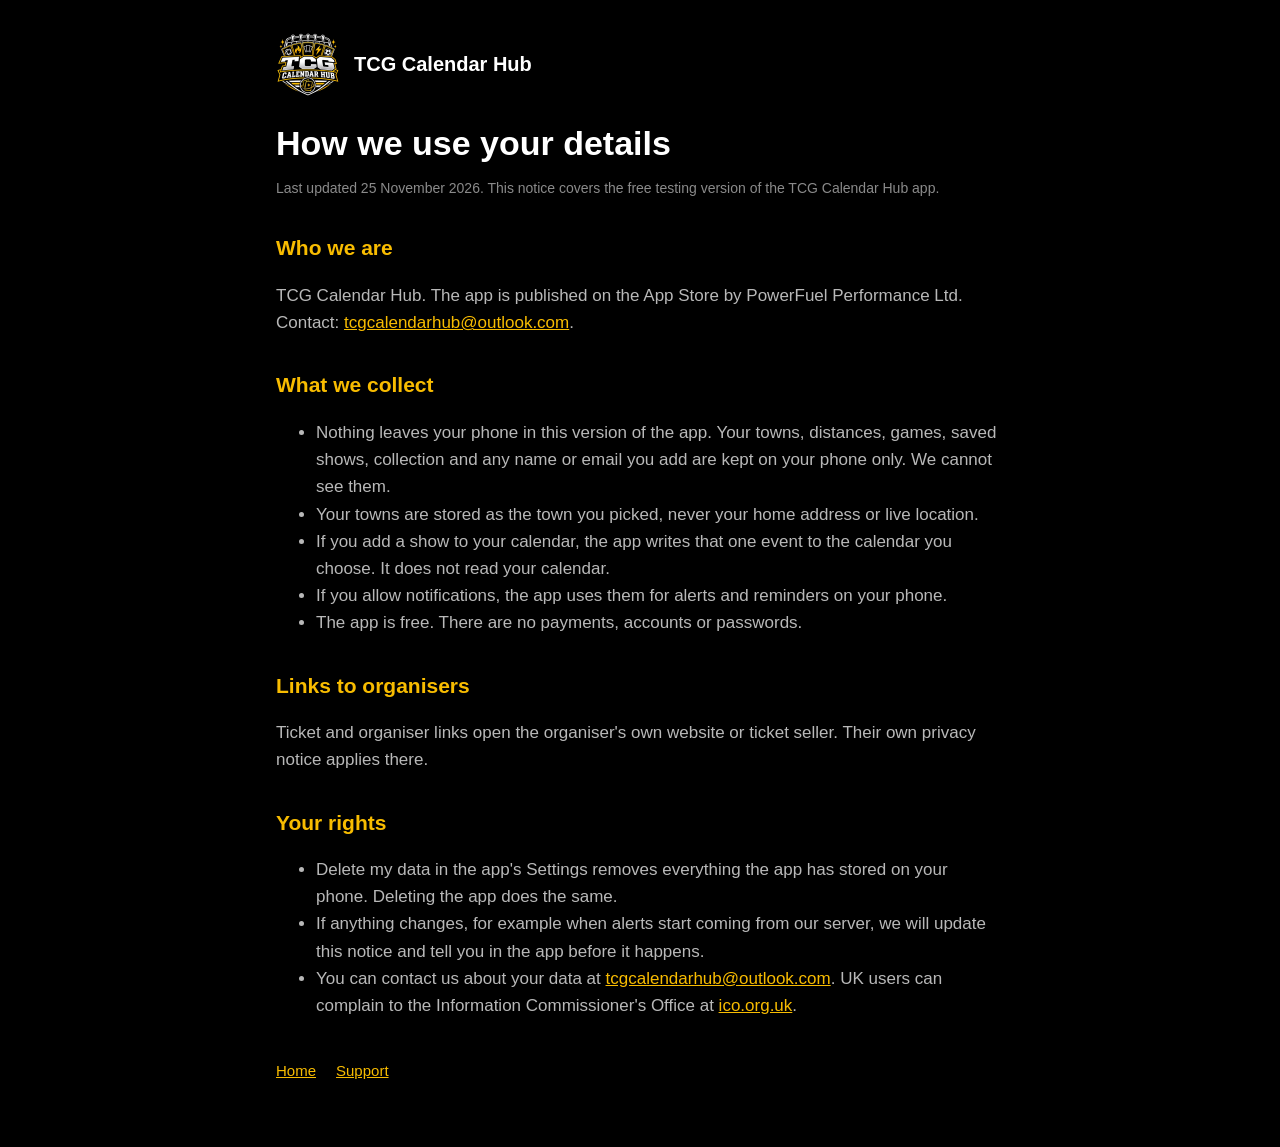
==== privacy.html @ 31fec572 "TCG Calendar Hub: home, support and privacy pages Co-Authored-By: Claude Opus 5.5 <noreply@anthropic" ====
<!doctype html>
<html lang="en-GB">
<head>
<meta charset="utf-8">
<meta name="viewport" content="width=device-width, initial-scale=1">
<title>Privacy · TCG Calendar Hub</title>
<link rel="stylesheet" href="style.css">
<link rel="icon" href="logo.png">
</head>
<body>
<main>
  <header><img src="logo.png" alt=""><a href="./">TCG Calendar Hub</a></header>
  <h1>How we use your details</h1>
  <p class="muted">Last updated 25 November 2026. This notice covers the free testing version of the TCG Calendar Hub app.</p>

  <h2>Who we are</h2>
  <p>TCG Calendar Hub. The app is published on the App Store by PowerFuel Performance Ltd. Contact: <a href="mailto:tcgcalendarhub@outlook.com">tcgcalendarhub@outlook.com</a>.</p>

  <h2>What we collect</h2>
  <ul>
    <li>Nothing leaves your phone in this version of the app. Your towns, distances, games, saved shows, collection and any name or email you add are kept on your phone only. We cannot see them.</li>
    <li>Your towns are stored as the town you picked, never your home address or live location.</li>
    <li>If you add a show to your calendar, the app writes that one event to the calendar you choose. It does not read your calendar.</li>
    <li>If you allow notifications, the app uses them for alerts and reminders on your phone.</li>
    <li>The app is free. There are no payments, accounts or passwords.</li>
  </ul>

  <h2>Links to organisers</h2>
  <p>Ticket and organiser links open the organiser's own website or ticket seller. Their own privacy notice applies there.</p>

  <h2>Your rights</h2>
  <ul>
    <li>Delete my data in the app's Settings removes everything the app has stored on your phone. Deleting the app does the same.</li>
    <li>If anything changes, for example when alerts start coming from our server, we will update this notice and tell you in the app before it happens.</li>
    <li>You can contact us about your data at <a href="mailto:tcgcalendarhub@outlook.com">tcgcalendarhub@outlook.com</a>. UK users can complain to the Information Commissioner's Office at <a href="https://ico.org.uk">ico.org.uk</a>.</li>
  </ul>

  <nav><a href="./">Home</a><a href="support.html">Support</a></nav>
</main>
</body>
</html>
---- style.css ----
:root { --gold: #F8BC00; --bg: #000; --card: #111; --border: #2E2E2E; --text: #fff; --dim: #B8B8B8; }
* { box-sizing: border-box; }
body { margin: 0; background: var(--bg); color: var(--text); font: 17px/1.6 -apple-system, BlinkMacSystemFont, "Segoe UI", Roboto, Arial, sans-serif; }
main { max-width: 760px; margin: 0 auto; padding: 32px 16px 64px; }
header { display: flex; align-items: center; gap: 14px; margin-bottom: 28px; }
header img { width: 64px; height: 64px; }
header a { color: var(--text); text-decoration: none; font-weight: 800; font-size: 20px; }
h1 { font-size: 34px; line-height: 1.15; margin: 0 0 8px; }
h2 { font-size: 21px; margin: 32px 0 8px; color: var(--gold); }
p, li { color: var(--dim); }
a { color: var(--gold); }
.card { background: var(--card); border: 1px solid var(--border); border-radius: 16px; padding: 18px 20px; margin: 16px 0; }
.hero { text-align: center; padding: 32px 0; }
.hero img { width: 220px; height: 220px; }
.hero h1 { font-size: 40px; }
nav { margin-top: 40px; display: flex; gap: 20px; flex-wrap: wrap; font-size: 15px; }
.muted { font-size: 14px; color: #8a8a8a; }
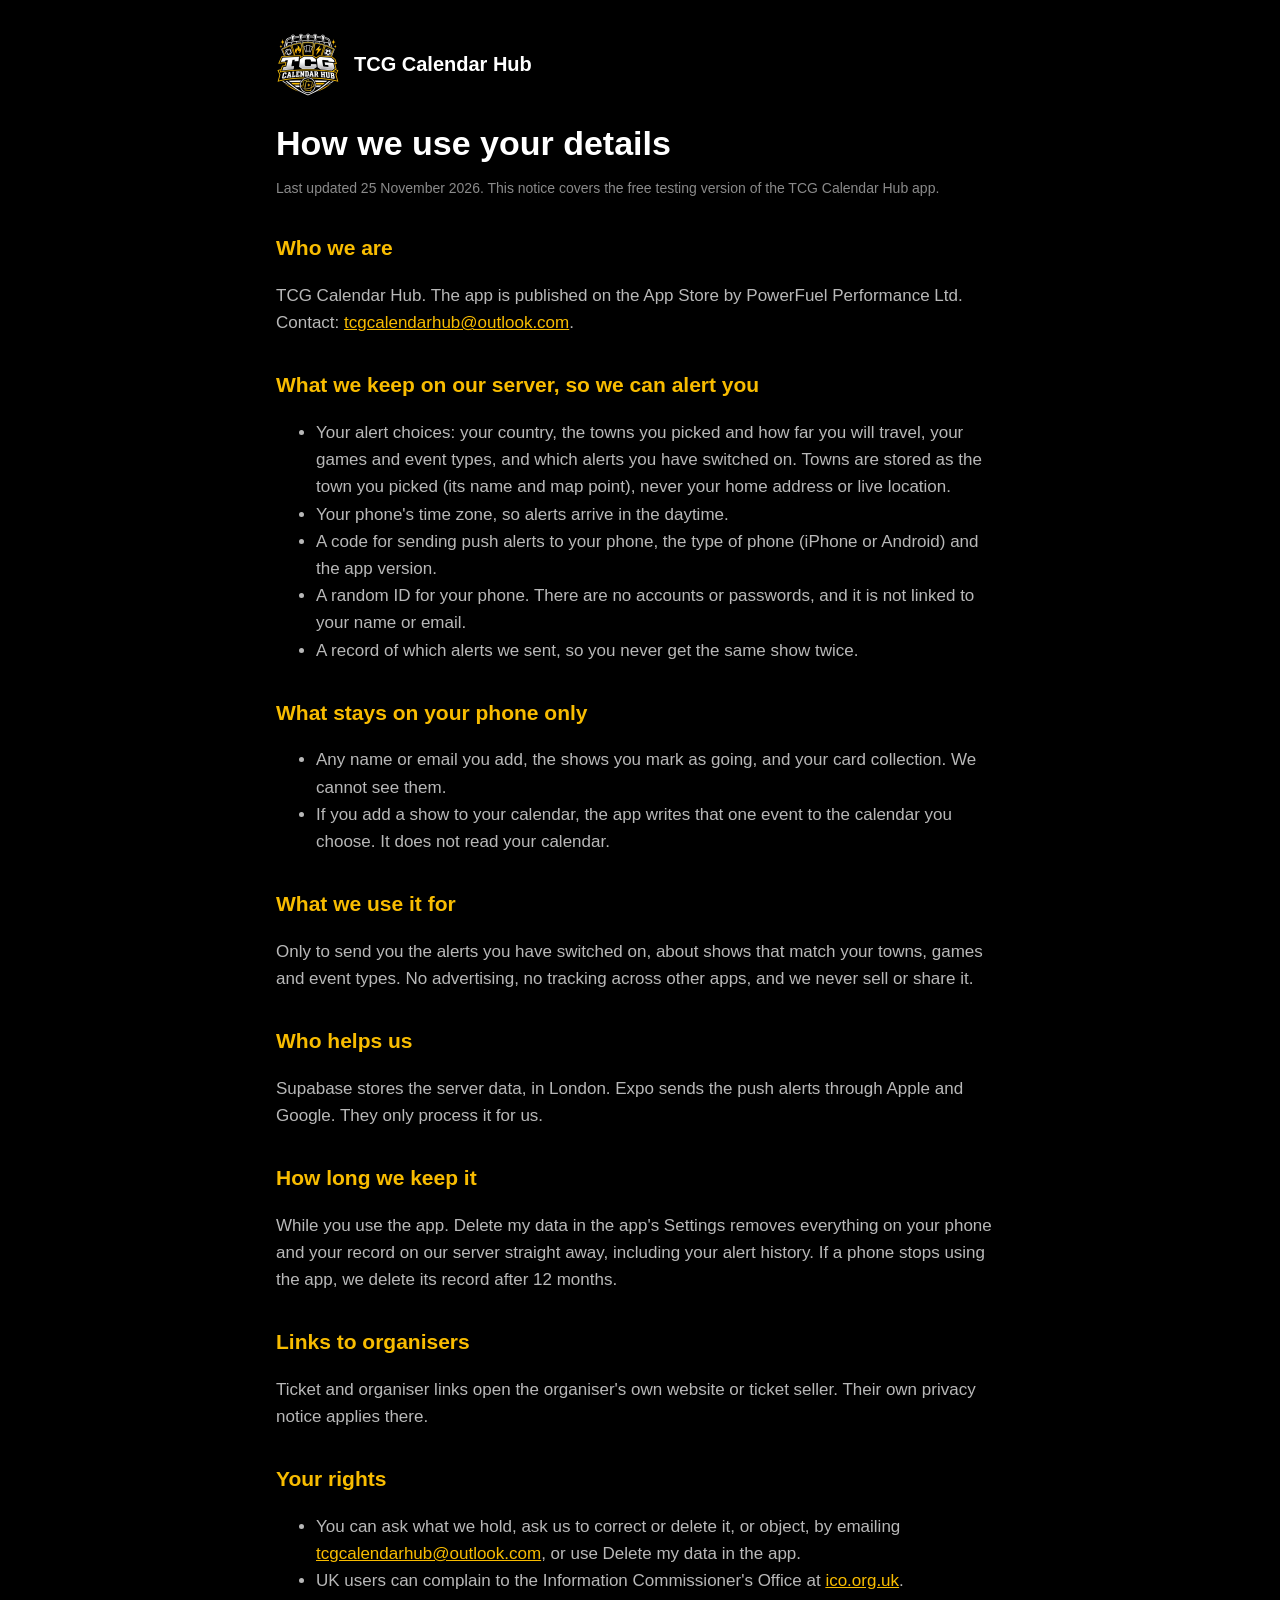
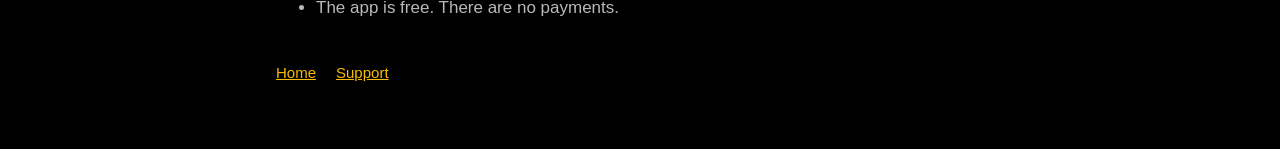
==== commit 6f03b232: "Privacy and support pages for the version with alerts Co-Authored-By: Claude Opus 5.5 <noreply@anthr" ====
--- a/privacy.html
+++ b/privacy.html
@@ -16,23 +16,38 @@
   <h2>Who we are</h2>
   <p>TCG Calendar Hub. The app is published on the App Store by PowerFuel Performance Ltd. Contact: <a href="mailto:tcgcalendarhub@outlook.com">tcgcalendarhub@outlook.com</a>.</p>
 
-  <h2>What we collect</h2>
+  <h2>What we keep on our server, so we can alert you</h2>
   <ul>
-    <li>Nothing leaves your phone in this version of the app. Your towns, distances, games, saved shows, collection and any name or email you add are kept on your phone only. We cannot see them.</li>
-    <li>Your towns are stored as the town you picked, never your home address or live location.</li>
+    <li>Your alert choices: your country, the towns you picked and how far you will travel, your games and event types, and which alerts you have switched on. Towns are stored as the town you picked (its name and map point), never your home address or live location.</li>
+    <li>Your phone's time zone, so alerts arrive in the daytime.</li>
+    <li>A code for sending push alerts to your phone, the type of phone (iPhone or Android) and the app version.</li>
+    <li>A random ID for your phone. There are no accounts or passwords, and it is not linked to your name or email.</li>
+    <li>A record of which alerts we sent, so you never get the same show twice.</li>
+  </ul>
+
+  <h2>What stays on your phone only</h2>
+  <ul>
+    <li>Any name or email you add, the shows you mark as going, and your card collection. We cannot see them.</li>
     <li>If you add a show to your calendar, the app writes that one event to the calendar you choose. It does not read your calendar.</li>
-    <li>If you allow notifications, the app uses them for alerts and reminders on your phone.</li>
-    <li>The app is free. There are no payments, accounts or passwords.</li>
   </ul>
+
+  <h2>What we use it for</h2>
+  <p>Only to send you the alerts you have switched on, about shows that match your towns, games and event types. No advertising, no tracking across other apps, and we never sell or share it.</p>
+
+  <h2>Who helps us</h2>
+  <p>Supabase stores the server data, in London. Expo sends the push alerts through Apple and Google. They only process it for us.</p>
+
+  <h2>How long we keep it</h2>
+  <p>While you use the app. Delete my data in the app's Settings removes everything on your phone and your record on our server straight away, including your alert history. If a phone stops using the app, we delete its record after 12 months.</p>
 
   <h2>Links to organisers</h2>
   <p>Ticket and organiser links open the organiser's own website or ticket seller. Their own privacy notice applies there.</p>
 
   <h2>Your rights</h2>
   <ul>
-    <li>Delete my data in the app's Settings removes everything the app has stored on your phone. Deleting the app does the same.</li>
-    <li>If anything changes, for example when alerts start coming from our server, we will update this notice and tell you in the app before it happens.</li>
-    <li>You can contact us about your data at <a href="mailto:tcgcalendarhub@outlook.com">tcgcalendarhub@outlook.com</a>. UK users can complain to the Information Commissioner's Office at <a href="https://ico.org.uk">ico.org.uk</a>.</li>
+    <li>You can ask what we hold, ask us to correct or delete it, or object, by emailing <a href="mailto:tcgcalendarhub@outlook.com">tcgcalendarhub@outlook.com</a>, or use Delete my data in the app.</li>
+    <li>UK users can complain to the Information Commissioner's Office at <a href="https://ico.org.uk">ico.org.uk</a>.</li>
+    <li>The app is free. There are no payments.</li>
   </ul>
 
   <nav><a href="./">Home</a><a href="support.html">Support</a></nav>
